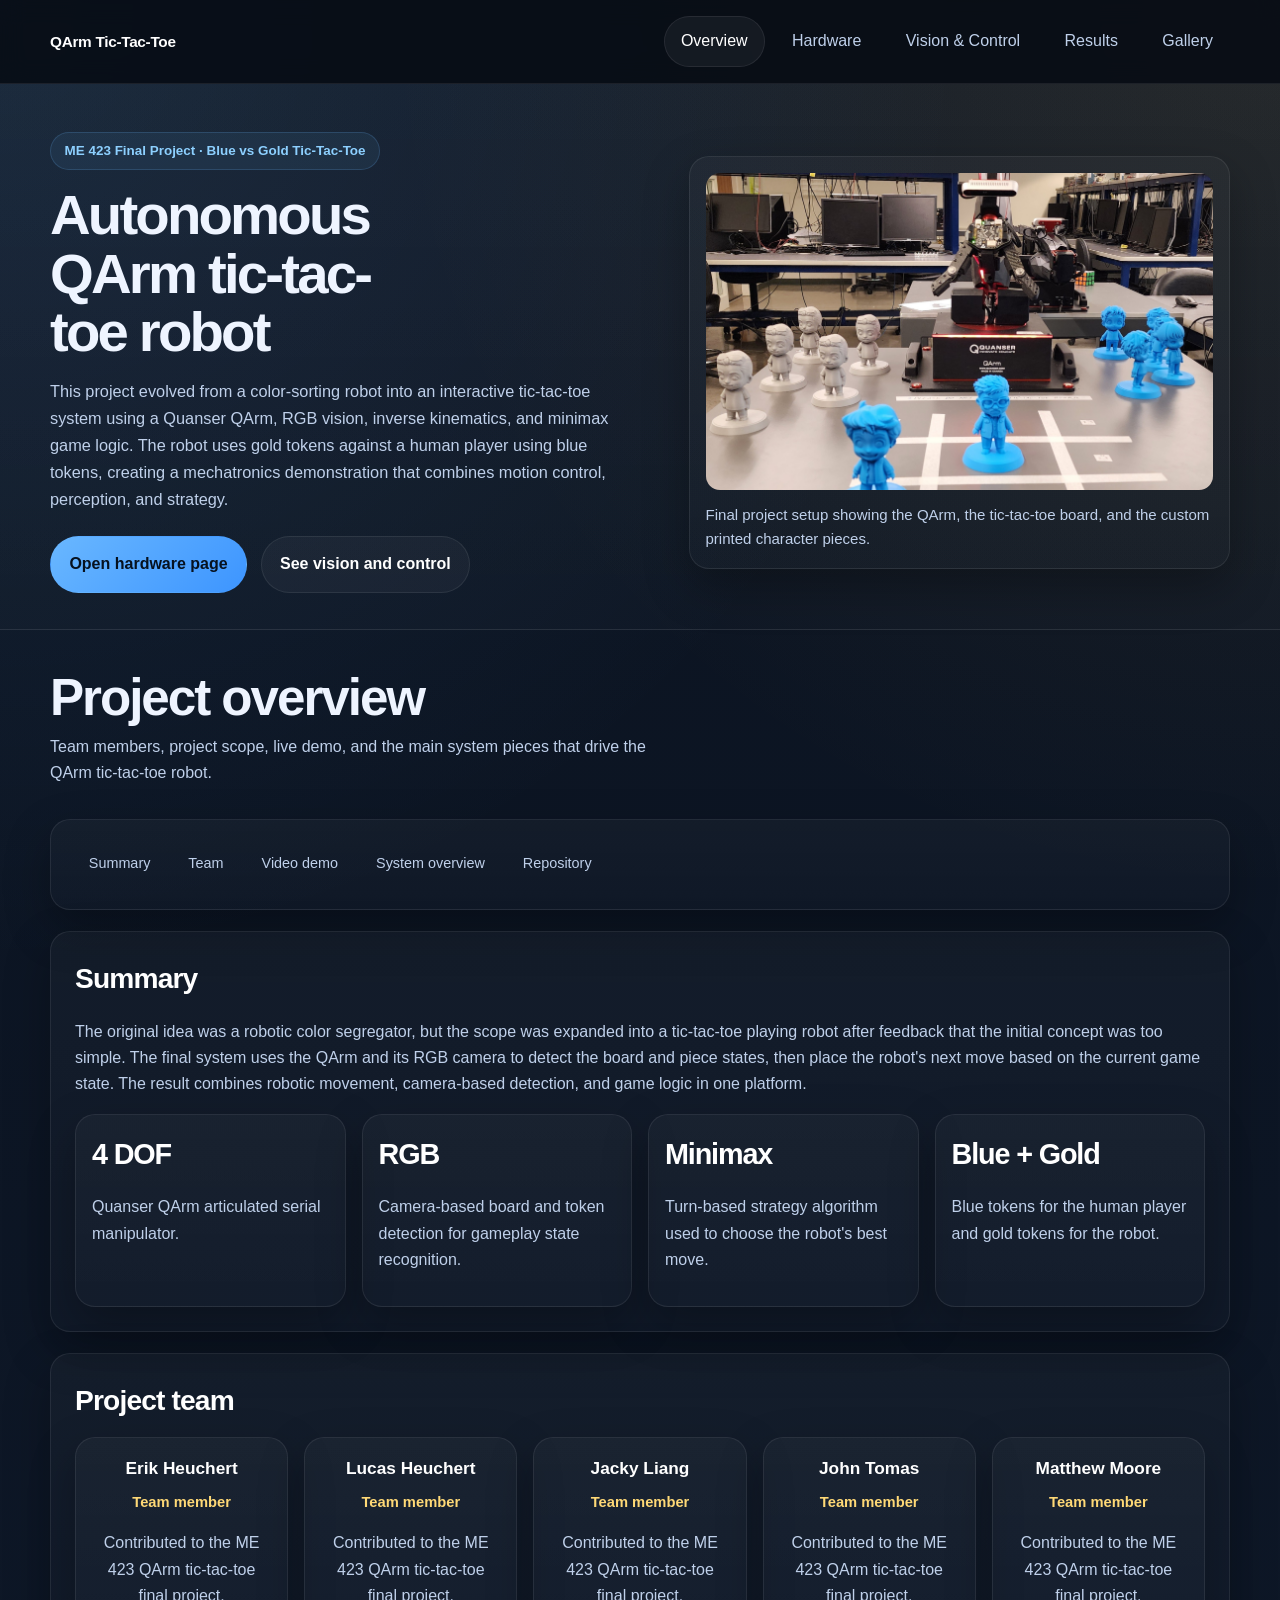
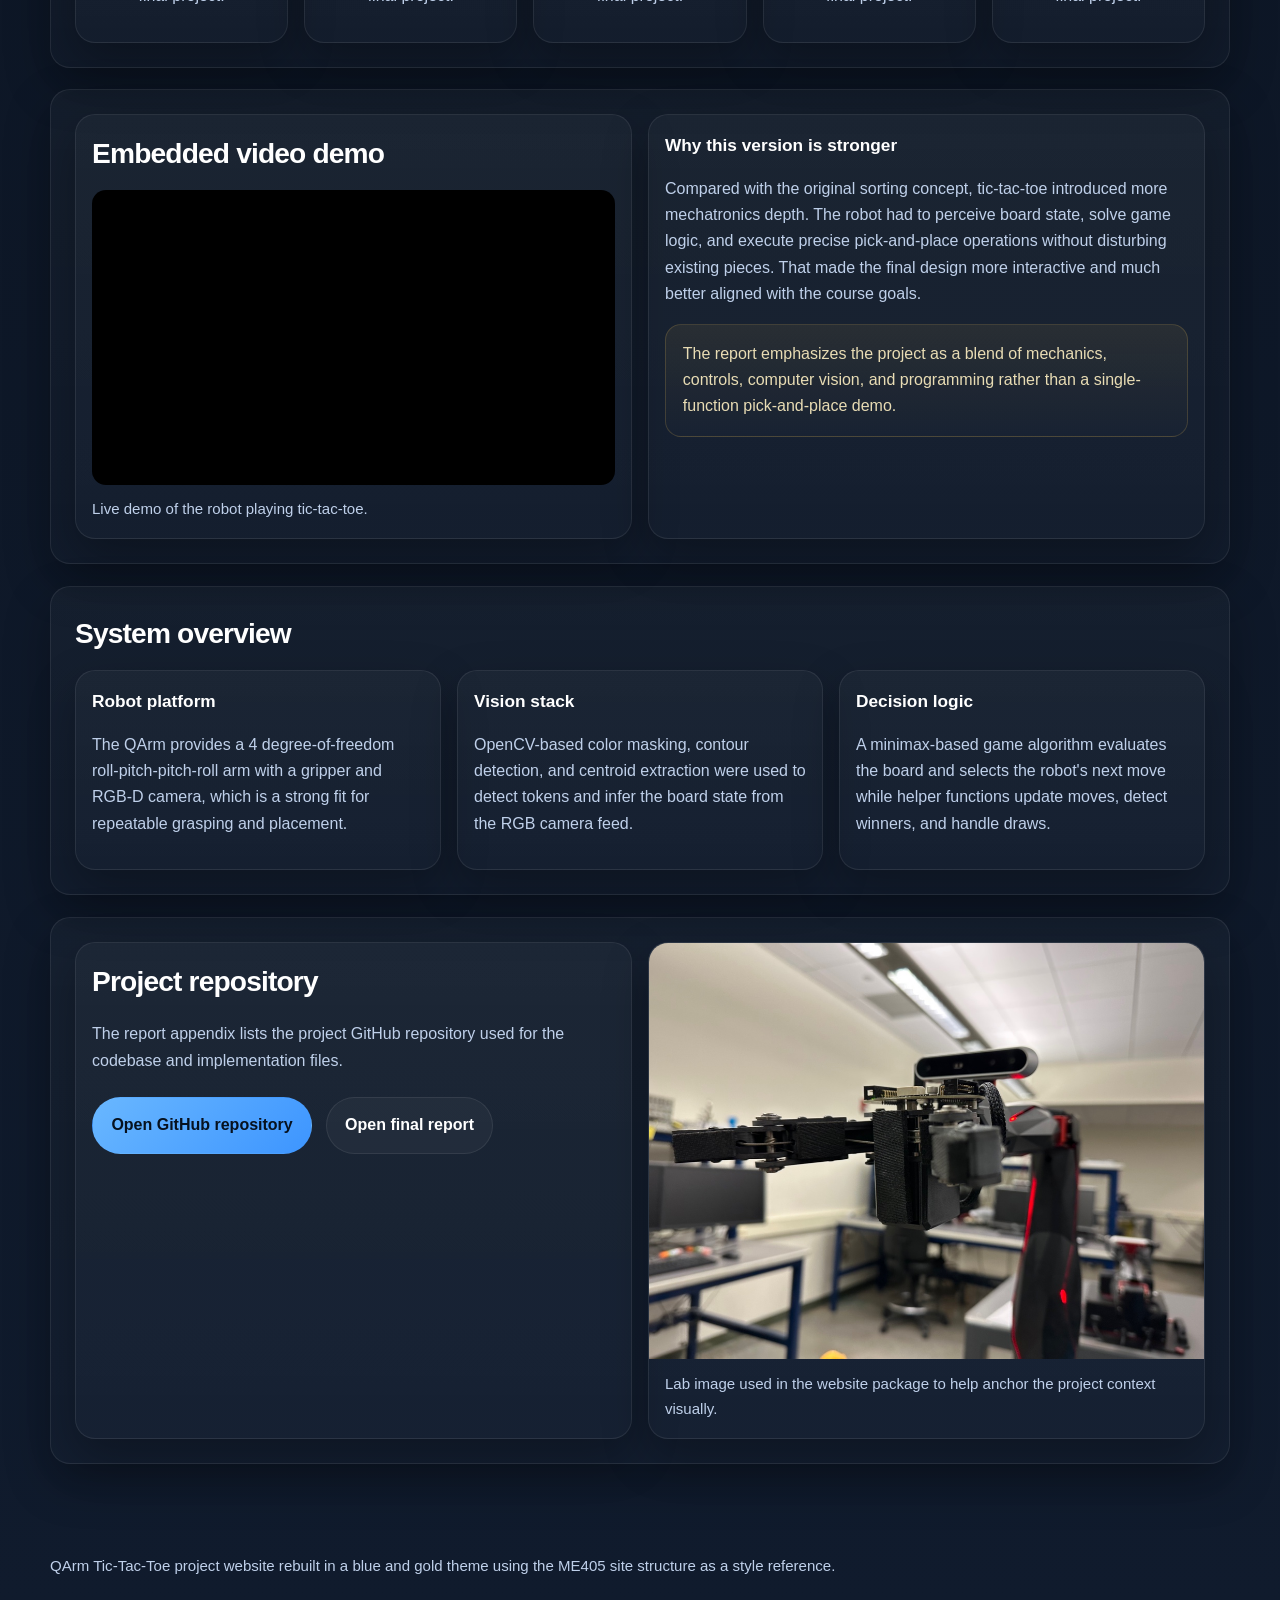
==== index.html @ 1fa04c18 "Add files via upload" ====
<!DOCTYPE html>
<html lang="en">
<head>
  <meta charset="UTF-8" />
  <meta name="viewport" content="width=device-width, initial-scale=1.0" />
  <title>QArm Tic-Tac-Toe | Overview</title>
  <link rel="stylesheet" href="style.css" />
</head>
<body>
  <header class="site-header">
    <div class="nav-wrap">
      <a class="brand" href="index.html">QArm Tic-Tac-Toe</a>
      <nav aria-label="Main navigation">
        <ul>
          <li><a class="active" href="index.html">Overview</a></li>
          <li><a href="hardware.html">Hardware</a></li>
          <li><a href="vision-control.html">Vision & Control</a></li>
          <li><a href="results.html">Results</a></li>
          <li><a href="gallery.html">Gallery</a></li>
        </ul>
      </nav>
    </div>
  </header>

  <div class="hero-wrap">
    <section class="hero">
      <div class="hero-copy">
        <div class="kicker">ME 423 Final Project · Blue vs Gold Tic-Tac-Toe</div>
        <h1>Autonomous QArm tic-tac-toe robot</h1>
        <p>
          This project evolved from a color-sorting robot into an interactive tic-tac-toe system using a Quanser QArm, RGB vision, inverse kinematics, and minimax game logic. The robot uses gold tokens against a human player using blue tokens, creating a mechatronics demonstration that combines motion control, perception, and strategy.
        </p>
        <div class="button-row">
          <a class="button primary" href="hardware.html">Open hardware page</a>
          <a class="button secondary" href="vision-control.html">See vision and control</a>
        </div>
      </div>
      <div class="hero-card">
        <img src="assets/qarm-team-board.jpg" alt="QArm tic-tac-toe setup with blue and white character tokens on the board" />
        <div class="hero-caption">Final project setup showing the QArm, the tic-tac-toe board, and the custom printed character pieces.</div>
      </div>
    </section>
  </div>

  <div class="page-intro">
    <h1>Project overview</h1>
    <p>Team members, project scope, live demo, and the main system pieces that drive the QArm tic-tac-toe robot.</p>
  </div>

  <main class="page-wrap">
    <nav class="local-nav section" aria-label="Page sections">
      <div class="inner">
        <a href="#summary">Summary</a>
        <a href="#team">Team</a>
        <a href="#demo">Video demo</a>
        <a href="#system">System overview</a>
        <a href="#repo">Repository</a>
      </div>
    </nav>

    <section class="section" id="summary">
      <h2>Summary</h2>
      <p>
        The original idea was a robotic color segregator, but the scope was expanded into a tic-tac-toe playing robot after feedback that the initial concept was too simple. The final system uses the QArm and its RGB camera to detect the board and piece states, then place the robot's next move based on the current game state. The result combines robotic movement, camera-based detection, and game logic in one platform.
      </p>
      <div class="quick-grid" style="margin-top: 1rem;">
        <div class="quick-card"><div class="quick-value">4 DOF</div><p>Quanser QArm articulated serial manipulator.</p></div>
        <div class="quick-card"><div class="quick-value">RGB</div><p>Camera-based board and token detection for gameplay state recognition.</p></div>
        <div class="quick-card"><div class="quick-value">Minimax</div><p>Turn-based strategy algorithm used to choose the robot's best move.</p></div>
        <div class="quick-card"><div class="quick-value">Blue + Gold</div><p>Blue tokens for the human player and gold tokens for the robot.</p></div>
      </div>
    </section>

    <section class="section" id="team">
      <h2>Project team</h2>
      <div class="team-grid">
        <div class="team-card"><h3>Erik Heuchert</h3><div class="team-role">Team member</div><p>Contributed to the ME 423 QArm tic-tac-toe final project.</p></div>
        <div class="team-card"><h3>Lucas Heuchert</h3><div class="team-role">Team member</div><p>Contributed to the ME 423 QArm tic-tac-toe final project.</p></div>
        <div class="team-card"><h3>Jacky Liang</h3><div class="team-role">Team member</div><p>Contributed to the ME 423 QArm tic-tac-toe final project.</p></div>
        <div class="team-card"><h3>John Tomas</h3><div class="team-role">Team member</div><p>Contributed to the ME 423 QArm tic-tac-toe final project.</p></div>
        <div class="team-card"><h3>Matthew Moore</h3><div class="team-role">Team member</div><p>Contributed to the ME 423 QArm tic-tac-toe final project.</p></div>
      </div>
    </section>

    <section class="section grid-2" id="demo">
      <div class="video-card">
        <h2>Embedded video demo</h2>
        <div class="video-embed">
          <iframe src="https://www.youtube.com/embed/aXK9kby8WMA" title="QArm Tic-Tac-Toe demo video" allow="accelerometer; autoplay; clipboard-write; encrypted-media; gyroscope; picture-in-picture; web-share" allowfullscreen></iframe>
        </div>
        <div class="hero-caption">Live demo of the robot playing tic-tac-toe.</div>
      </div>
      <div class="card">
        <h3>Why this version is stronger</h3>
        <p>
          Compared with the original sorting concept, tic-tac-toe introduced more mechatronics depth. The robot had to perceive board state, solve game logic, and execute precise pick-and-place operations without disturbing existing pieces. That made the final design more interactive and much better aligned with the course goals.
        </p>
        <div class="callout">
          <p>The report emphasizes the project as a blend of mechanics, controls, computer vision, and programming rather than a single-function pick-and-place demo.</p>
        </div>
      </div>
    </section>

    <section class="section" id="system">
      <h2>System overview</h2>
      <div class="grid-3">
        <div class="card">
          <h3>Robot platform</h3>
          <p>The QArm provides a 4 degree-of-freedom roll-pitch-pitch-roll arm with a gripper and RGB-D camera, which is a strong fit for repeatable grasping and placement.</p>
        </div>
        <div class="card">
          <h3>Vision stack</h3>
          <p>OpenCV-based color masking, contour detection, and centroid extraction were used to detect tokens and infer the board state from the RGB camera feed.</p>
        </div>
        <div class="card">
          <h3>Decision logic</h3>
          <p>A minimax-based game algorithm evaluates the board and selects the robot's next move while helper functions update moves, detect winners, and handle draws.</p>
        </div>
      </div>
    </section>

    <section class="section grid-2" id="repo">
      <div class="card">
        <h2>Project repository</h2>
        <p>The report appendix lists the project GitHub repository used for the codebase and implementation files.</p>
        <div class="button-row">
          <a class="button primary" href="https://github.com/mattthewmoore/tictactoe_QARM.git" target="_blank" rel="noopener noreferrer">Open GitHub repository</a>
          <a class="button secondary" href="Actual_Final_Report.docx">Open final report</a>
        </div>
      </div>
      <div class="figure">
        <img src="assets/qarm-side-camera.jpg" alt="QArm side view and lab setup" />
        <div class="caption">Lab image used in the website package to help anchor the project context visually.</div>
      </div>
    </section>
  </main>

  <footer>
    <div class="footer-inner">QArm Tic-Tac-Toe project website rebuilt in a blue and gold theme using the ME405 site structure as a style reference.</div>
  </footer>
</body>
</html>
---- style.css ----
:root {
  --bg: #0b1320;
  --bg-2: #101b2d;
  --panel: #111d31;
  --panel-2: #172742;
  --text: #eef4ff;
  --muted: #bfd0ea;
  --line: rgba(255,255,255,0.08);
  --blue: #69b7ff;
  --blue-2: #8dd0ff;
  --gold: #f0c457;
  --gold-2: #ffd976;
  --max: 1180px;
  --shadow: 0 18px 46px rgba(0,0,0,0.28);
  --radius: 20px;
}
* { box-sizing: border-box; }
html { scroll-behavior: smooth; }
body {
  margin: 0;
  font-family: Arial, Helvetica, sans-serif;
  color: var(--text);
  background:
    radial-gradient(circle at top left, rgba(105,183,255,0.11), transparent 28%),
    radial-gradient(circle at top right, rgba(240,196,87,0.09), transparent 26%),
    linear-gradient(180deg, var(--bg), var(--bg-2));
  line-height: 1.65;
}
a { color: var(--blue-2); text-decoration: none; }
a:hover { text-decoration: underline; }
img { display: block; max-width: 100%; }
.site-header {
  position: sticky;
  top: 0;
  z-index: 100;
  backdrop-filter: blur(12px);
  background: rgba(8, 12, 20, 0.86);
  border-bottom: 1px solid var(--line);
}
.nav-wrap,
.hero,
.page-intro,
.page-wrap,
.footer-inner {
  width: min(var(--max), calc(100% - 2rem));
  margin: 0 auto;
}
.nav-wrap {
  display: flex;
  align-items: center;
  justify-content: space-between;
  gap: 1rem;
  padding: 1rem 0;
}
.brand {
  color: white;
  font-weight: 700;
  font-size: 0.96rem;
  letter-spacing: -0.02em;
  white-space: nowrap;
}
nav ul {
  list-style: none;
  margin: 0;
  padding: 0;
  display: flex;
  flex-wrap: wrap;
  gap: 0.65rem;
}
nav a {
  display: inline-flex;
  align-items: center;
  justify-content: center;
  padding: 0.7rem 1rem;
  border-radius: 999px;
  color: var(--muted);
  border: 1px solid transparent;
  transition: 0.2s ease;
}
nav a.active,
nav a:hover {
  color: white;
  background: rgba(255,255,255,0.05);
  border-color: var(--line);
  text-decoration: none;
}
.hero-wrap {
  border-bottom: 1px solid var(--line);
  background: linear-gradient(180deg, rgba(255,255,255,0.03), rgba(255,255,255,0.01));
}
.hero {
  display: grid;
  grid-template-columns: 1.05fr 0.95fr;
  gap: 2.5rem;
  align-items: center;
  padding: 3rem 0 2.25rem;
}
.kicker {
  display: inline-flex;
  padding: 0.45rem 0.85rem;
  border-radius: 999px;
  background: rgba(105,183,255,0.08);
  border: 1px solid rgba(105,183,255,0.18);
  color: var(--blue-2);
  font-size: 0.84rem;
  font-weight: 700;
  margin-bottom: 1rem;
}
.hero-copy h1 {
  margin: 0 0 1rem;
  font-size: clamp(2.2rem, 4.4vw, 4.1rem);
  line-height: 1.04;
  letter-spacing: -0.05em;
  max-width: 10.5ch;
}
.hero-copy p {
  margin: 0;
  color: var(--muted);
  font-size: 1.02rem;
  max-width: 62ch;
}
.button-row {
  display: flex;
  flex-wrap: wrap;
  gap: 0.85rem;
  margin-top: 1.45rem;
}
.button {
  display: inline-flex;
  align-items: center;
  justify-content: center;
  padding: 0.9rem 1.15rem;
  border-radius: 999px;
  border: 1px solid transparent;
  font-weight: 700;
  transition: transform 0.2s ease, filter 0.2s ease;
}
.button:hover { transform: translateY(-1px); text-decoration: none; }
.button.primary {
  background: linear-gradient(135deg, var(--blue), #3d95ff);
  color: #06111f;
}
.button.secondary {
  background: rgba(255,255,255,0.04);
  color: white;
  border-color: var(--line);
}
.hero-card,
.section,
.card,
.figure,
.video-card,
.team-card,
.quick-card {
  background: linear-gradient(180deg, rgba(255,255,255,0.03), rgba(255,255,255,0.015));
  border: 1px solid var(--line);
  border-radius: var(--radius);
  box-shadow: var(--shadow);
}
.hero-card { padding: 1rem; }
.hero-card img { border-radius: 14px; aspect-ratio: 16/10; object-fit: cover; width: 100%; }
.hero-caption { margin-top: 0.8rem; color: var(--muted); font-size: 0.94rem; }
.page-intro {
  padding: 2.6rem 0 0.75rem;
}
.page-intro h1 {
  margin: 0 0 0.5rem;
  font-size: clamp(2.1rem, 4vw, 3.4rem);
  letter-spacing: -0.04em;
  line-height: 1.06;
}
.page-intro p {
  margin: 0;
  color: var(--muted);
  max-width: 72ch;
}
.local-nav {
  margin-top: 1.25rem;
  margin-bottom: 1.4rem;
  padding: 0.75rem;
  overflow-x: auto;
}
.local-nav .inner {
  display: flex;
  gap: 0.65rem;
  min-width: max-content;
}
.local-nav a {
  display: inline-flex;
  padding: 0.48rem 0.8rem;
  border-radius: 999px;
  border: 1px solid transparent;
  color: var(--muted);
  font-size: 0.9rem;
}
.local-nav a:hover {
  color: white;
  border-color: var(--line);
  background: rgba(255,255,255,0.04);
  text-decoration: none;
}
.page-wrap { padding-bottom: 3rem; }
.section {
  padding: 1.5rem;
  margin-bottom: 1.35rem;
  scroll-margin-top: 7rem;
}
.section h2,
.card h3,
.quick-card h3,
.team-card h3 { color: white; }
.section h2 {
  margin: 0 0 0.8rem;
  font-size: clamp(1.6rem, 2.2vw, 2.25rem);
  letter-spacing: -0.03em;
}
.section h3 { margin: 0 0 0.45rem; font-size: 1.08rem; }
.section p,
.section li,
.card p,
.team-card p,
.quick-card p,
.caption,
.table-wrap td,
.table-wrap th { color: var(--muted); }
.section ul { padding-left: 1.2rem; margin: 0; }
.grid-2,
.grid-3,
.team-grid,
.quick-grid,
.gallery-grid { display: grid; gap: 1rem; }
.grid-2 { grid-template-columns: repeat(2, minmax(0, 1fr)); }
.grid-3 { grid-template-columns: repeat(3, minmax(0, 1fr)); }
.team-grid { grid-template-columns: repeat(5, minmax(0, 1fr)); }
.quick-grid { grid-template-columns: repeat(4, minmax(0, 1fr)); }
.gallery-grid { grid-template-columns: repeat(2, minmax(0, 1fr)); }
.card,
.team-card,
.quick-card { padding: 1rem; }
.quick-value {
  font-size: 1.8rem;
  font-weight: 800;
  color: white;
  letter-spacing: -0.04em;
  margin-bottom: 0.35rem;
}
.figure { overflow: hidden; }
.figure img { width: 100%; height: auto; }
.figure .caption { padding: 0.85rem 1rem 1rem; font-size: 0.94rem; }
.callout {
  margin-top: 0.9rem;
  padding: 1rem 1.05rem;
  border-radius: 16px;
  border: 1px solid rgba(240,196,87,0.18);
  background: linear-gradient(180deg, rgba(240,196,87,0.08), rgba(255,255,255,0.01));
}
.callout p { margin: 0; color: #e8dcb4; }
.table-wrap {
  overflow-x: auto;
  border: 1px solid var(--line);
  border-radius: 16px;
}
table {
  width: 100%;
  border-collapse: collapse;
  min-width: 580px;
}
th, td { padding: 0.85rem 0.95rem; text-align: left; border-bottom: 1px solid var(--line); }
th { color: var(--gold-2); background: rgba(255,255,255,0.02); font-weight: 700; }
tr:last-child td { border-bottom: 0; }
.video-card { padding: 1rem; }
.video-embed {
  position: relative;
  width: 100%;
  padding-top: 56.25%;
  border-radius: 14px;
  overflow: hidden;
  background: #000;
}
.video-embed iframe {
  position: absolute;
  inset: 0;
  width: 100%;
  height: 100%;
  border: 0;
}
.team-card {
  text-align: center;
}
.team-role {
  color: var(--gold-2);
  font-size: 0.92rem;
  font-weight: 700;
  margin-bottom: 0.45rem;
}
.footer-inner {
  padding: 1.3rem 0 2rem;
  color: var(--muted);
  font-size: 0.94rem;
}
@media (max-width: 1080px) {
  .team-grid { grid-template-columns: repeat(2, minmax(0, 1fr)); }
  .quick-grid { grid-template-columns: repeat(2, minmax(0, 1fr)); }
}
@media (max-width: 920px) {
  .hero,
  .grid-2,
  .grid-3,
  .gallery-grid { grid-template-columns: 1fr; }
  .hero-copy h1 { max-width: none; }
}
@media (max-width: 700px) {
  .nav-wrap { flex-direction: column; align-items: flex-start; }
  .team-grid,
  .quick-grid { grid-template-columns: 1fr; }
  .section { padding: 1.15rem; }
}
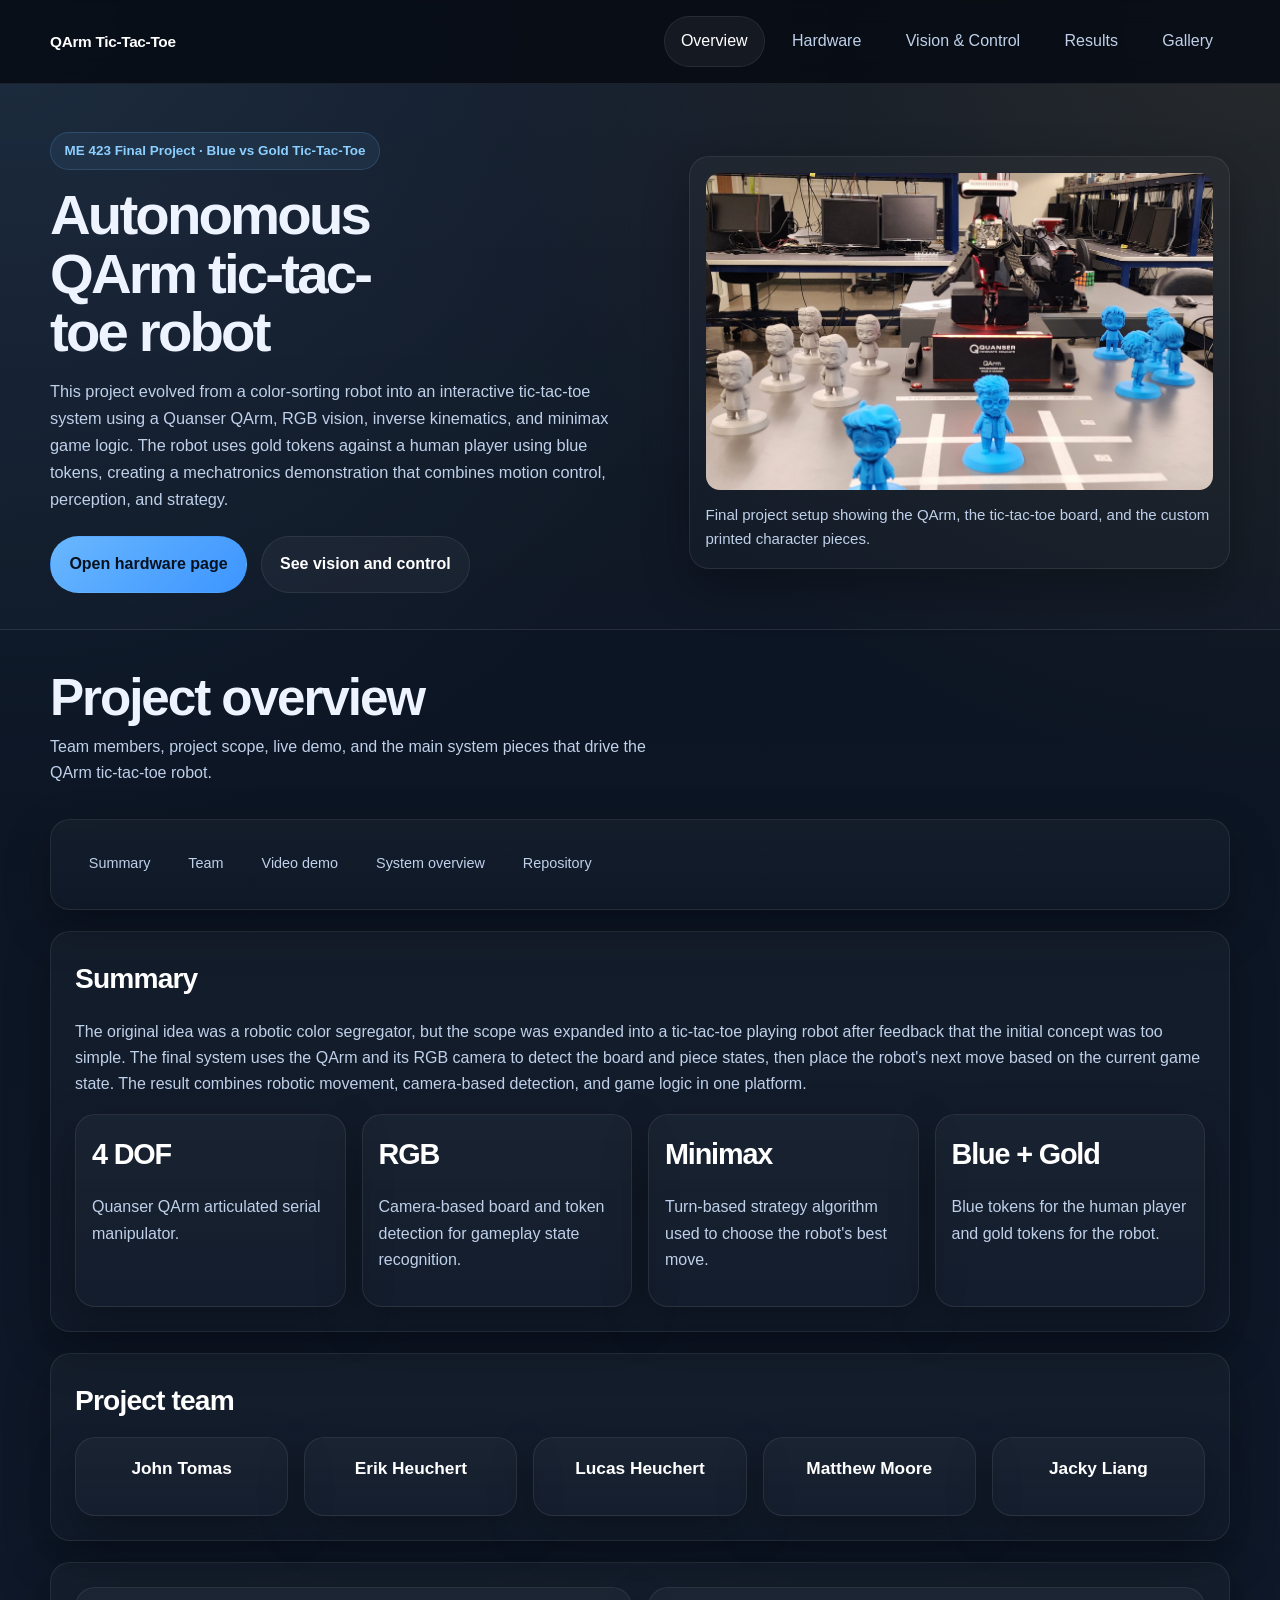
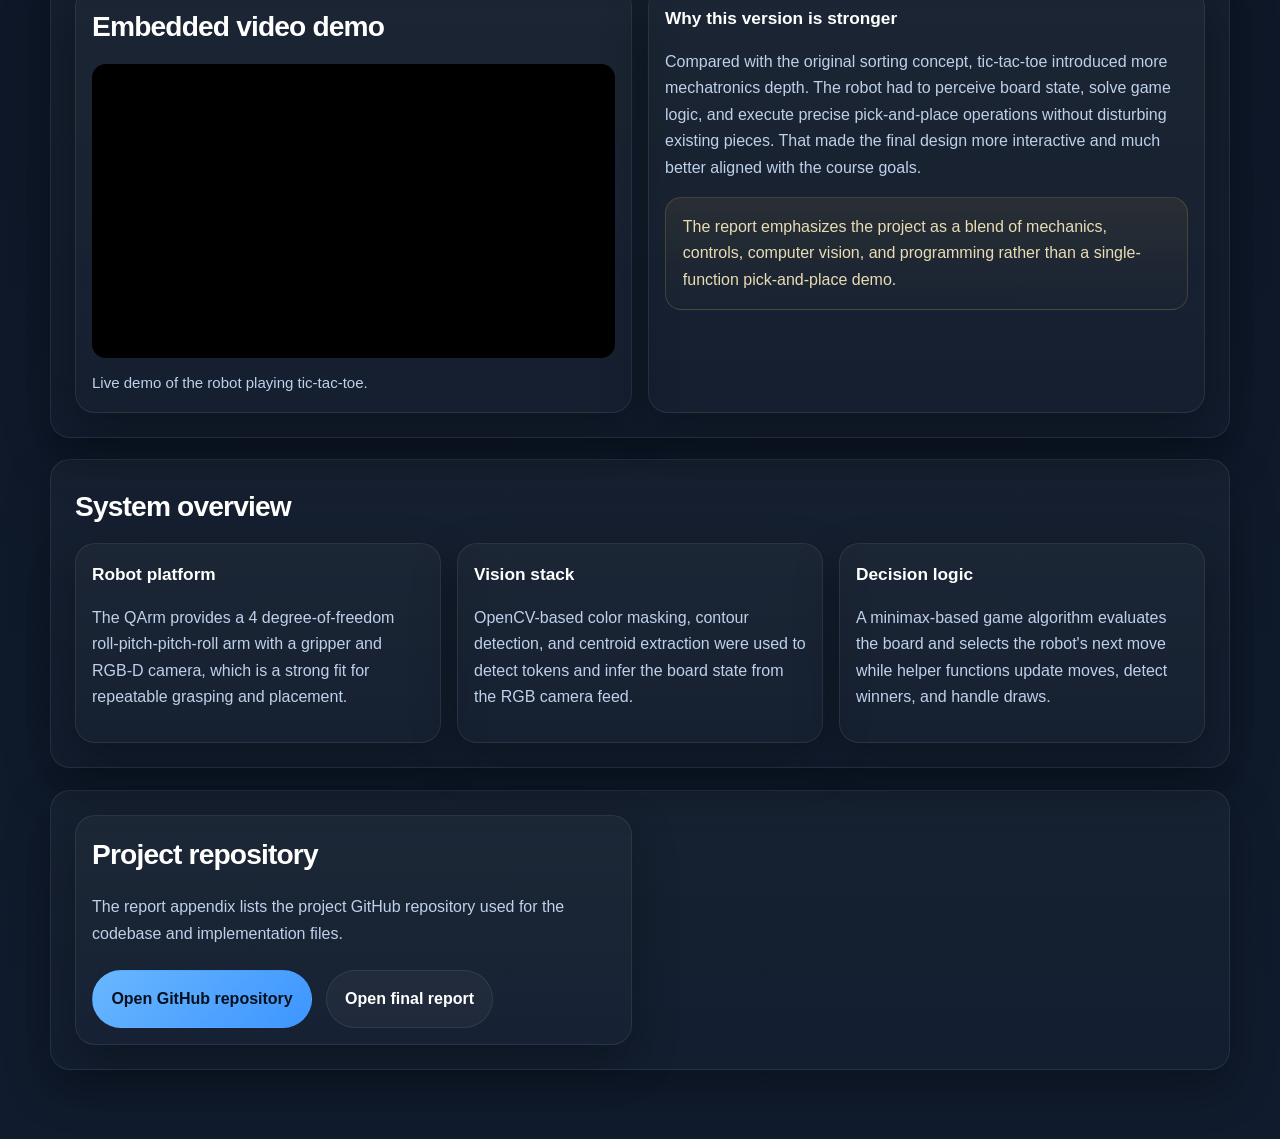
==== commit f6ee8b7b: "Update index.html" ====
--- a/index.html
+++ b/index.html
@@ -74,14 +74,14 @@
     <section class="section" id="team">
       <h2>Project team</h2>
       <div class="team-grid">
-        <div class="team-card"><h3>Erik Heuchert</h3><div class="team-role">Team member</div><p>Contributed to the ME 423 QArm tic-tac-toe final project.</p></div>
-        <div class="team-card"><h3>Lucas Heuchert</h3><div class="team-role">Team member</div><p>Contributed to the ME 423 QArm tic-tac-toe final project.</p></div>
-        <div class="team-card"><h3>Jacky Liang</h3><div class="team-role">Team member</div><p>Contributed to the ME 423 QArm tic-tac-toe final project.</p></div>
-        <div class="team-card"><h3>John Tomas</h3><div class="team-role">Team member</div><p>Contributed to the ME 423 QArm tic-tac-toe final project.</p></div>
-        <div class="team-card"><h3>Matthew Moore</h3><div class="team-role">Team member</div><p>Contributed to the ME 423 QArm tic-tac-toe final project.</p></div>
+        <div class="team-card"><h3>John Tomas</h3></p></div>
+        <div class="team-card"><h3>Erik Heuchert</h3></p></div>
+        <div class="team-card"><h3>Lucas Heuchert</h3></div>
+        <div class="team-card"><h3>Matthew Moore</h3></div>
+        <div class="team-card"><h3>Jacky Liang</h3></div>
       </div>
     </section>
-
+  
     <section class="section grid-2" id="demo">
       <div class="video-card">
         <h2>Embedded video demo</h2>
@@ -128,15 +128,8 @@
           <a class="button secondary" href="Actual_Final_Report.docx">Open final report</a>
         </div>
       </div>
-      <div class="figure">
-        <img src="assets/qarm-side-camera.jpg" alt="QArm side view and lab setup" />
-        <div class="caption">Lab image used in the website package to help anchor the project context visually.</div>
-      </div>
     </section>
   </main>
 
-  <footer>
-    <div class="footer-inner">QArm Tic-Tac-Toe project website rebuilt in a blue and gold theme using the ME405 site structure as a style reference.</div>
-  </footer>
 </body>
 </html>
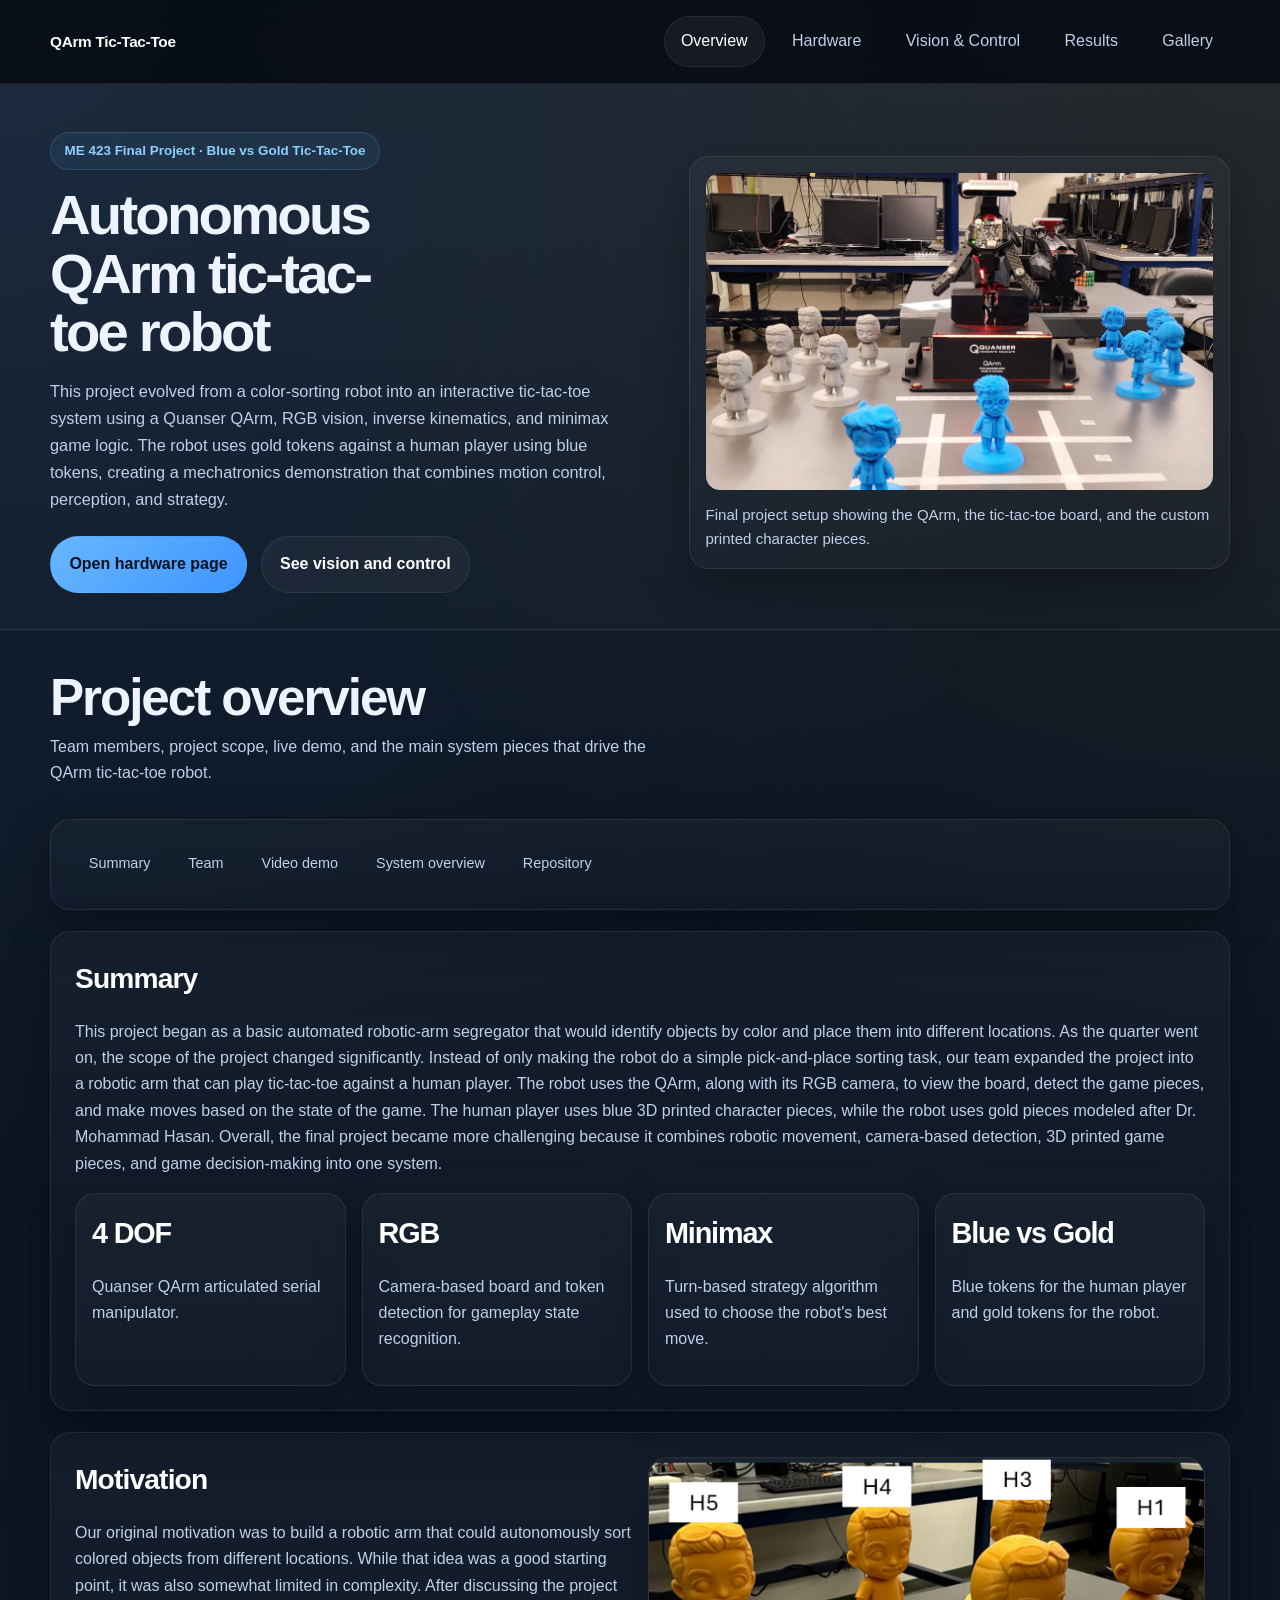
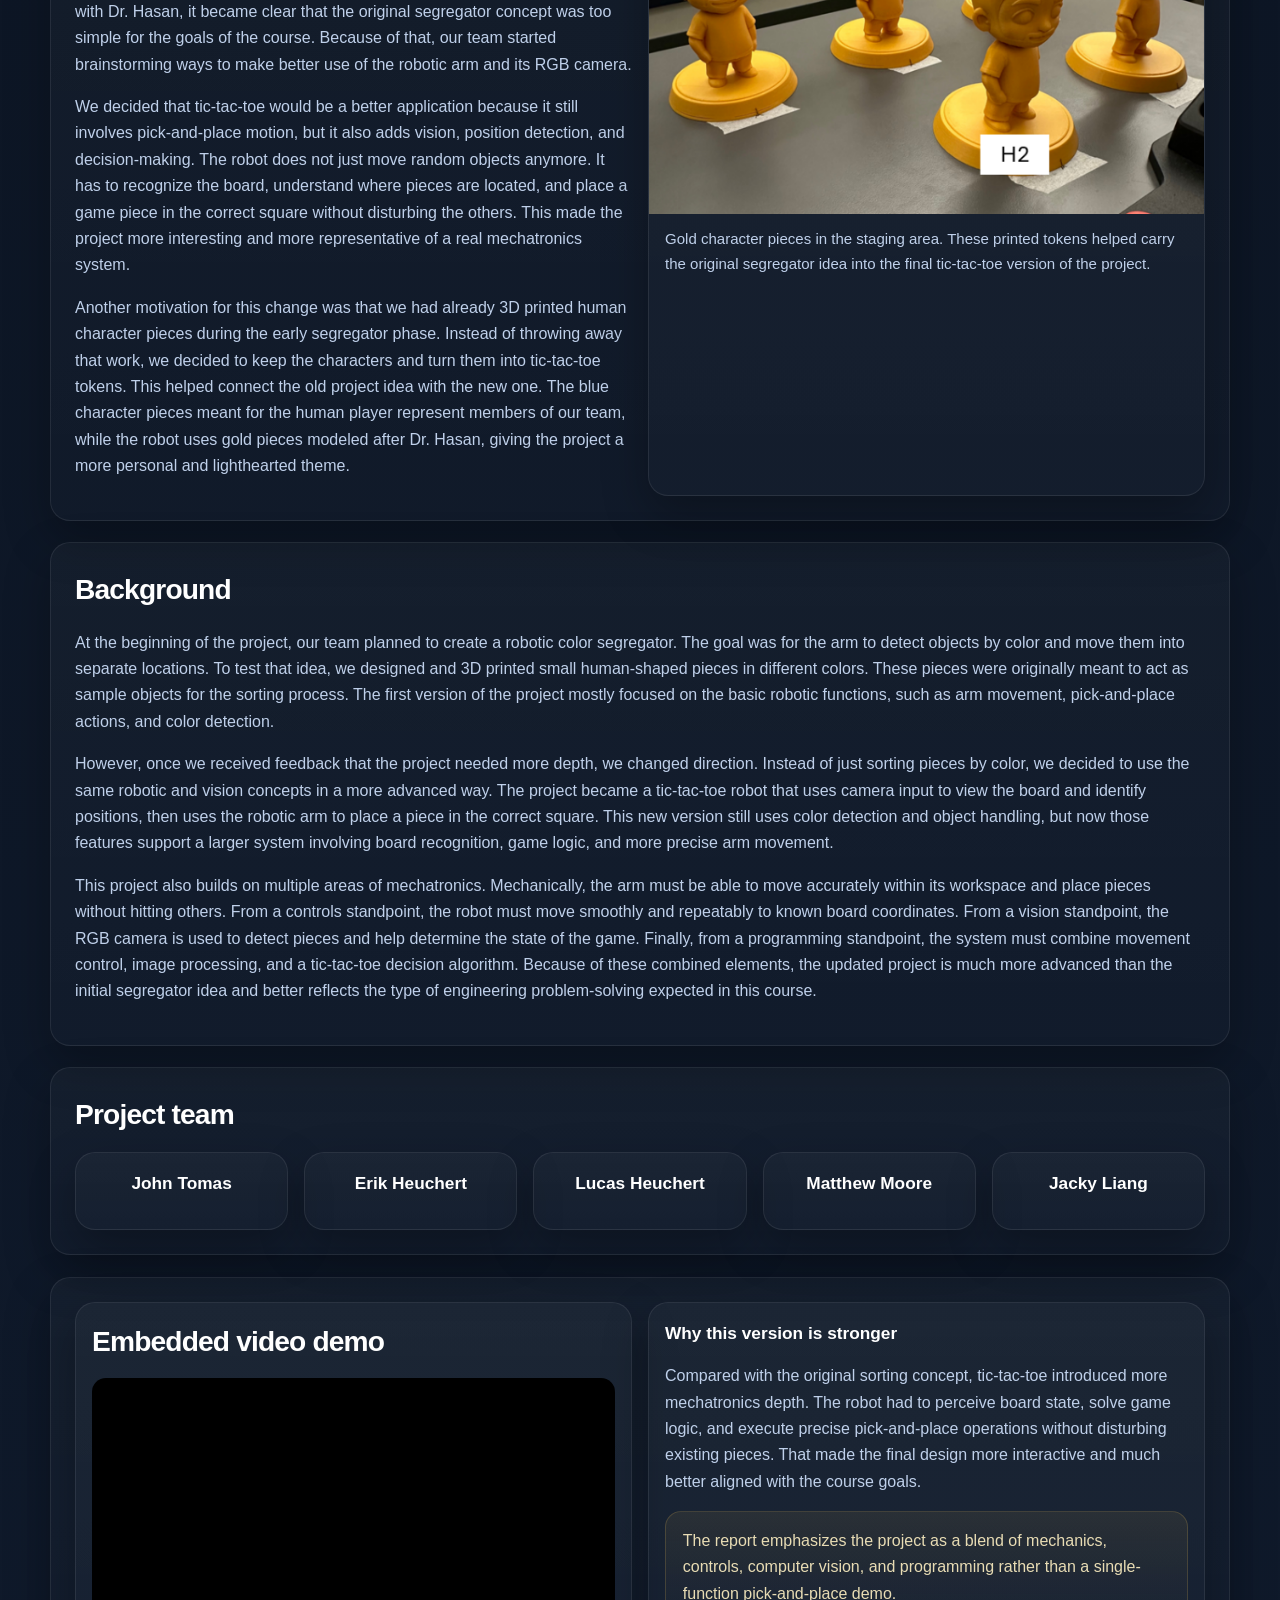
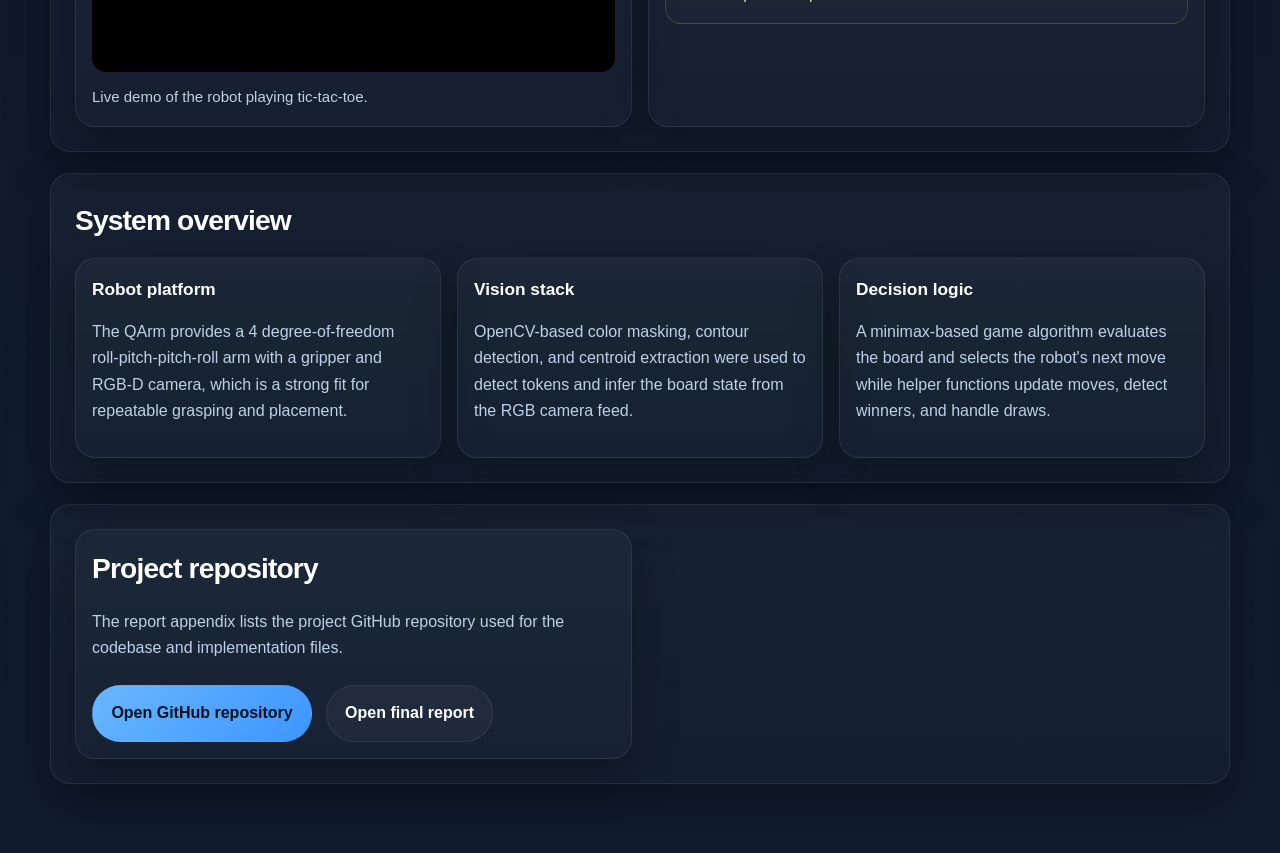
==== commit f506daa6: "Update index.html" ====
--- a/index.html
+++ b/index.html
@@ -36,7 +36,7 @@
         </div>
       </div>
       <div class="hero-card">
-        <img src="assets/qarm-team-board.jpg" alt="QArm tic-tac-toe setup with blue and white character tokens on the board" />
+        <img src="assets/qarm-team-board.jpg" alt="QArm tic-tac-toe setup with blue and gray character tokens on the board" />
         <div class="hero-caption">Final project setup showing the QArm, the tic-tac-toe board, and the custom printed character pieces.</div>
       </div>
     </section>
@@ -61,16 +61,49 @@
     <section class="section" id="summary">
       <h2>Summary</h2>
       <p>
-        The original idea was a robotic color segregator, but the scope was expanded into a tic-tac-toe playing robot after feedback that the initial concept was too simple. The final system uses the QArm and its RGB camera to detect the board and piece states, then place the robot's next move based on the current game state. The result combines robotic movement, camera-based detection, and game logic in one platform.
+        This project began as a basic automated robotic-arm segregator that would identify objects by color and place them into different locations. As the quarter went on, the scope of the project changed significantly. Instead of only making the robot do a simple pick-and-place sorting task, our team expanded the project into a robotic arm that can play tic-tac-toe against a human player. The robot uses the QArm, along with its RGB camera, to view the board, detect the game pieces, and make moves based on the state of the game. The human player uses blue 3D printed character pieces, while the robot uses gold pieces modeled after Dr. Mohammad Hasan. Overall, the final project became more challenging because it combines robotic movement, camera-based detection, 3D printed game pieces, and game decision-making into one system.
       </p>
       <div class="quick-grid" style="margin-top: 1rem;">
         <div class="quick-card"><div class="quick-value">4 DOF</div><p>Quanser QArm articulated serial manipulator.</p></div>
         <div class="quick-card"><div class="quick-value">RGB</div><p>Camera-based board and token detection for gameplay state recognition.</p></div>
         <div class="quick-card"><div class="quick-value">Minimax</div><p>Turn-based strategy algorithm used to choose the robot's best move.</p></div>
-        <div class="quick-card"><div class="quick-value">Blue + Gold</div><p>Blue tokens for the human player and gold tokens for the robot.</p></div>
+        <div class="quick-card"><div class="quick-value">Blue vs Gold</div><p>Blue tokens for the human player and gold tokens for the robot.</p></div>
       </div>
     </section>
 
+        <section class="section grid-2" id="motivation">
+      <div>
+        <h2>Motivation</h2>
+        <p>
+          Our original motivation was to build a robotic arm that could autonomously sort colored objects from different locations. While that idea was a good starting point, it was also somewhat limited in complexity. After discussing the project with Dr. Hasan, it became clear that the original segregator concept was too simple for the goals of the course. Because of that, our team started brainstorming ways to make better use of the robotic arm and its RGB camera.
+        </p>
+        <p>
+          We decided that tic-tac-toe would be a better application because it still involves pick-and-place motion, but it also adds vision, position detection, and decision-making. The robot does not just move random objects anymore. It has to recognize the board, understand where pieces are located, and place a game piece in the correct square without disturbing the others. This made the project more interesting and more representative of a real mechatronics system.
+        </p>
+        <p>
+          Another motivation for this change was that we had already 3D printed human character pieces during the early segregator phase. Instead of throwing away that work, we decided to keep the characters and turn them into tic-tac-toe tokens. This helped connect the old project idea with the new one. The blue character pieces meant for the human player represent members of our team, while the robot uses gold pieces modeled after Dr. Hasan, giving the project a more personal and lighthearted theme.
+        </p>
+      </div>
+      <div class="figure">
+        <img src="assets/staging-area.png" alt="Gold 3D printed character tokens labeled H1 through H5 in the staging area" />
+        <div class="caption">Gold character pieces in the staging area. These printed tokens helped carry the original segregator idea into the final tic-tac-toe version of the project.</div>
+      </div>
+    </section>
+
+    <section class="section" id="background">
+      <h2>Background</h2>
+      <p>
+        At the beginning of the project, our team planned to create a robotic color segregator. The goal was for the arm to detect objects by color and move them into separate locations. To test that idea, we designed and 3D printed small human-shaped pieces in different colors. These pieces were originally meant to act as sample objects for the sorting process. The first version of the project mostly focused on the basic robotic functions, such as arm movement, pick-and-place actions, and color detection.
+      </p>
+      <p>
+        However, once we received feedback that the project needed more depth, we changed direction. Instead of just sorting pieces by color, we decided to use the same robotic and vision concepts in a more advanced way. The project became a tic-tac-toe robot that uses camera input to view the board and identify positions, then uses the robotic arm to place a piece in the correct square. This new version still uses color detection and object handling, but now those features support a larger system involving board recognition, game logic, and more precise arm movement.
+      </p>
+      <p>
+        This project also builds on multiple areas of mechatronics. Mechanically, the arm must be able to move accurately within its workspace and place pieces without hitting others. From a controls standpoint, the robot must move smoothly and repeatably to known board coordinates. From a vision standpoint, the RGB camera is used to detect pieces and help determine the state of the game. Finally, from a programming standpoint, the system must combine movement control, image processing, and a tic-tac-toe decision algorithm. Because of these combined elements, the updated project is much more advanced than the initial segregator idea and better reflects the type of engineering problem-solving expected in this course.
+      </p>
+    </section>
+
+    
     <section class="section" id="team">
       <h2>Project team</h2>
       <div class="team-grid">
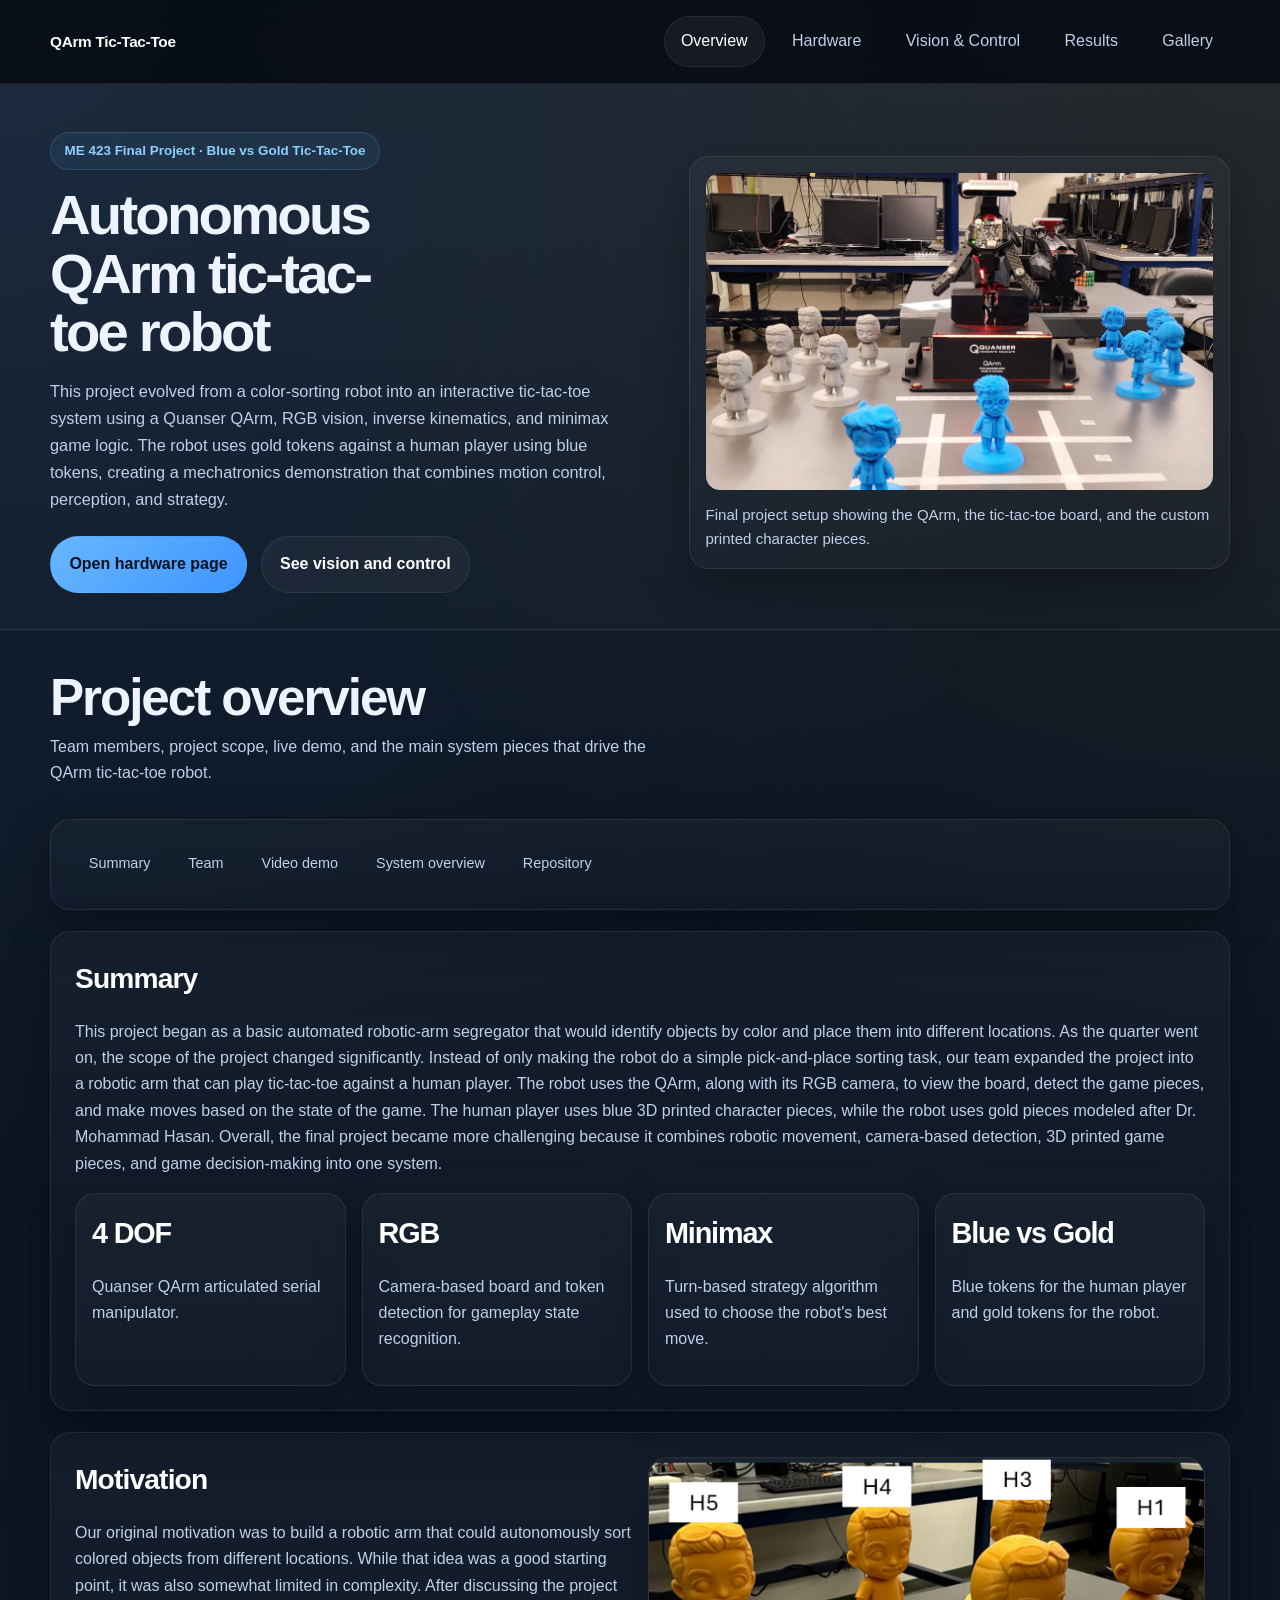
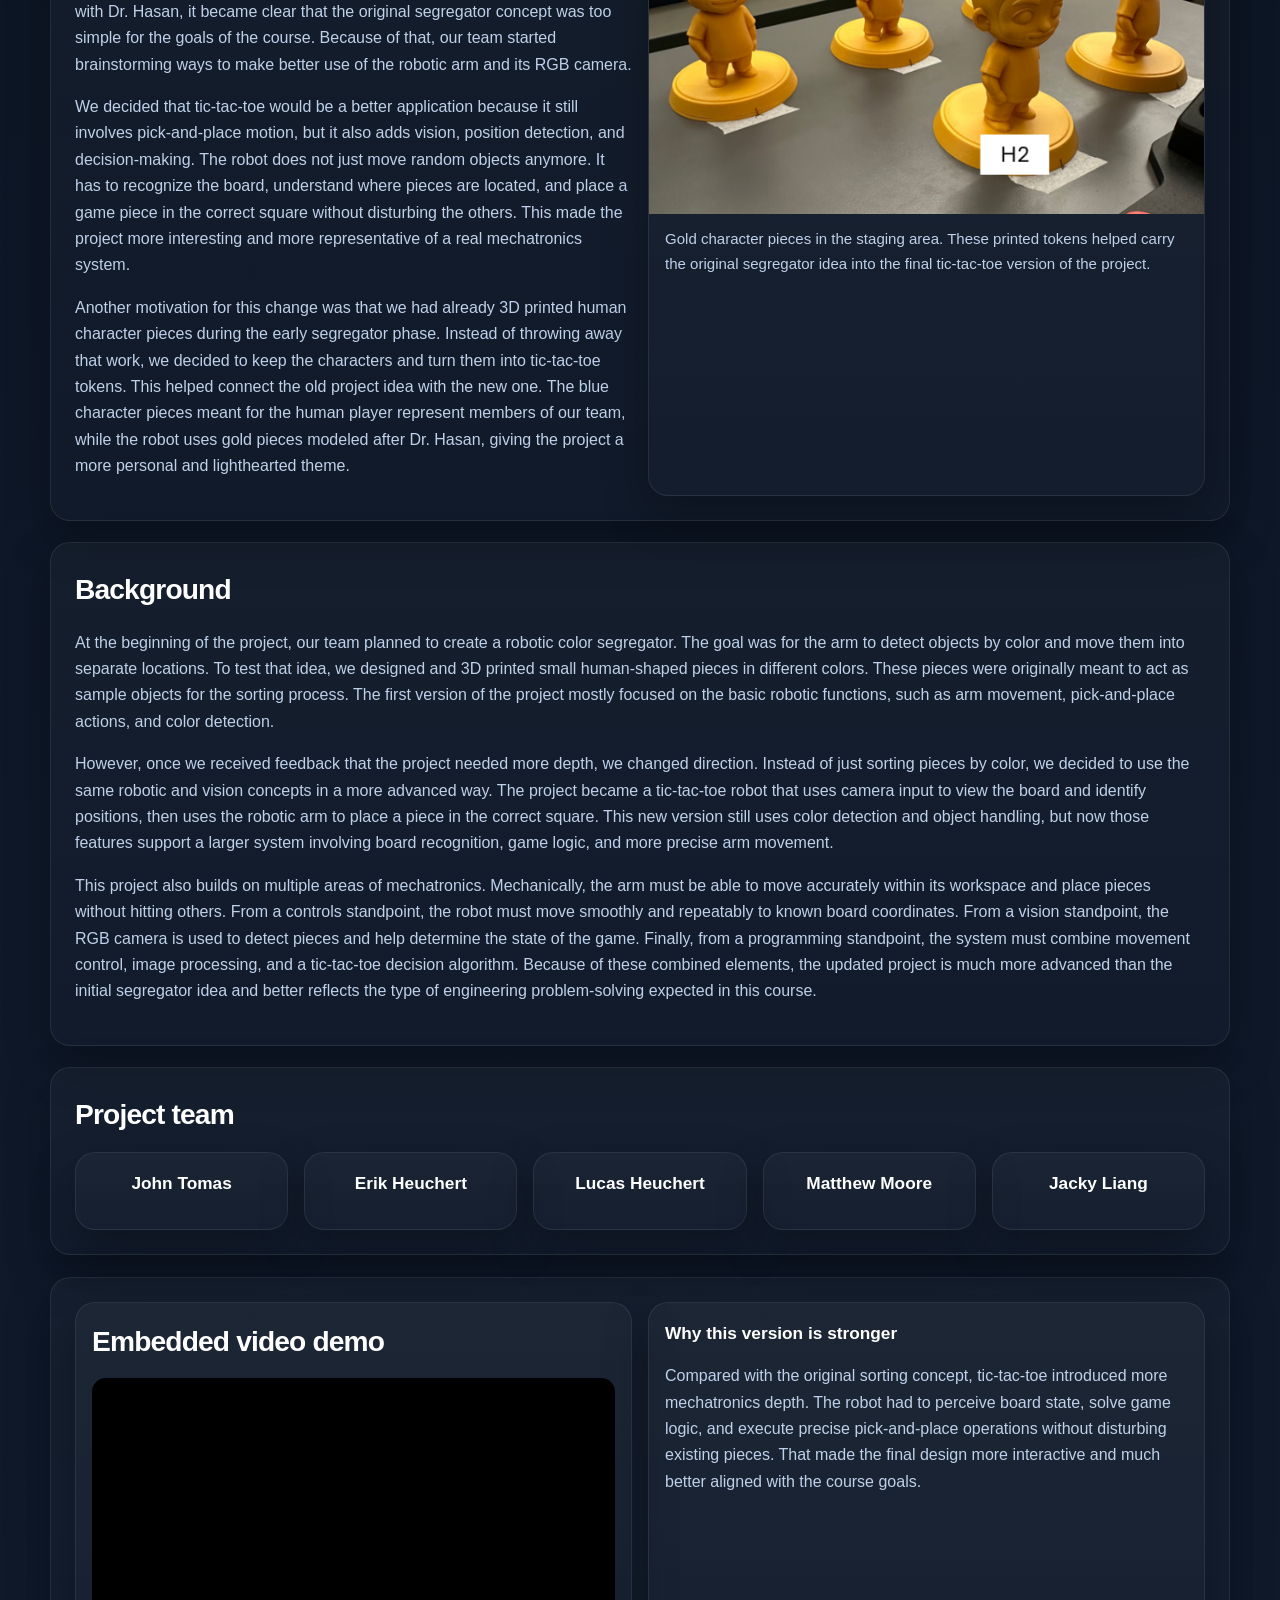
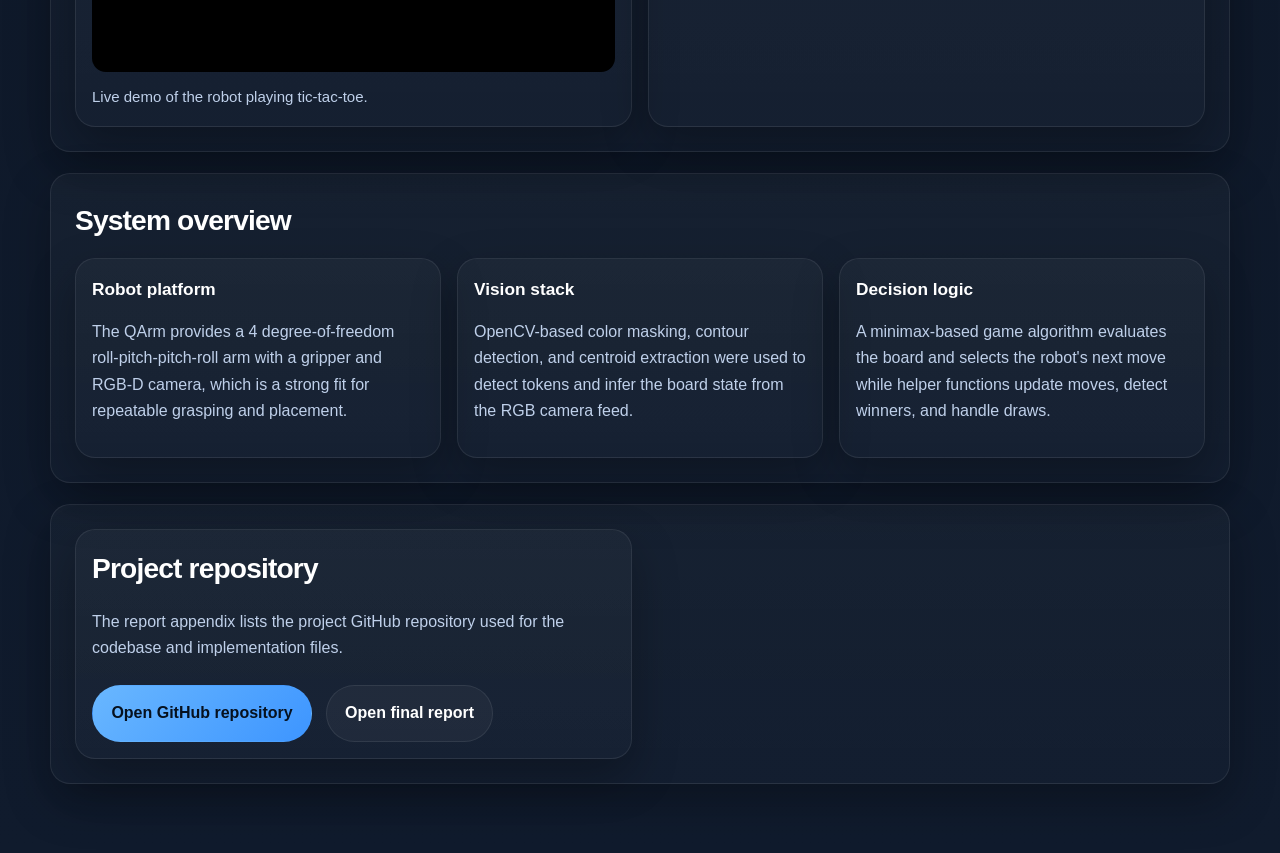
==== commit 72b5e9df: "Update index.html" ====
--- a/index.html
+++ b/index.html
@@ -128,9 +128,6 @@
         <p>
           Compared with the original sorting concept, tic-tac-toe introduced more mechatronics depth. The robot had to perceive board state, solve game logic, and execute precise pick-and-place operations without disturbing existing pieces. That made the final design more interactive and much better aligned with the course goals.
         </p>
-        <div class="callout">
-          <p>The report emphasizes the project as a blend of mechanics, controls, computer vision, and programming rather than a single-function pick-and-place demo.</p>
-        </div>
       </div>
     </section>
 
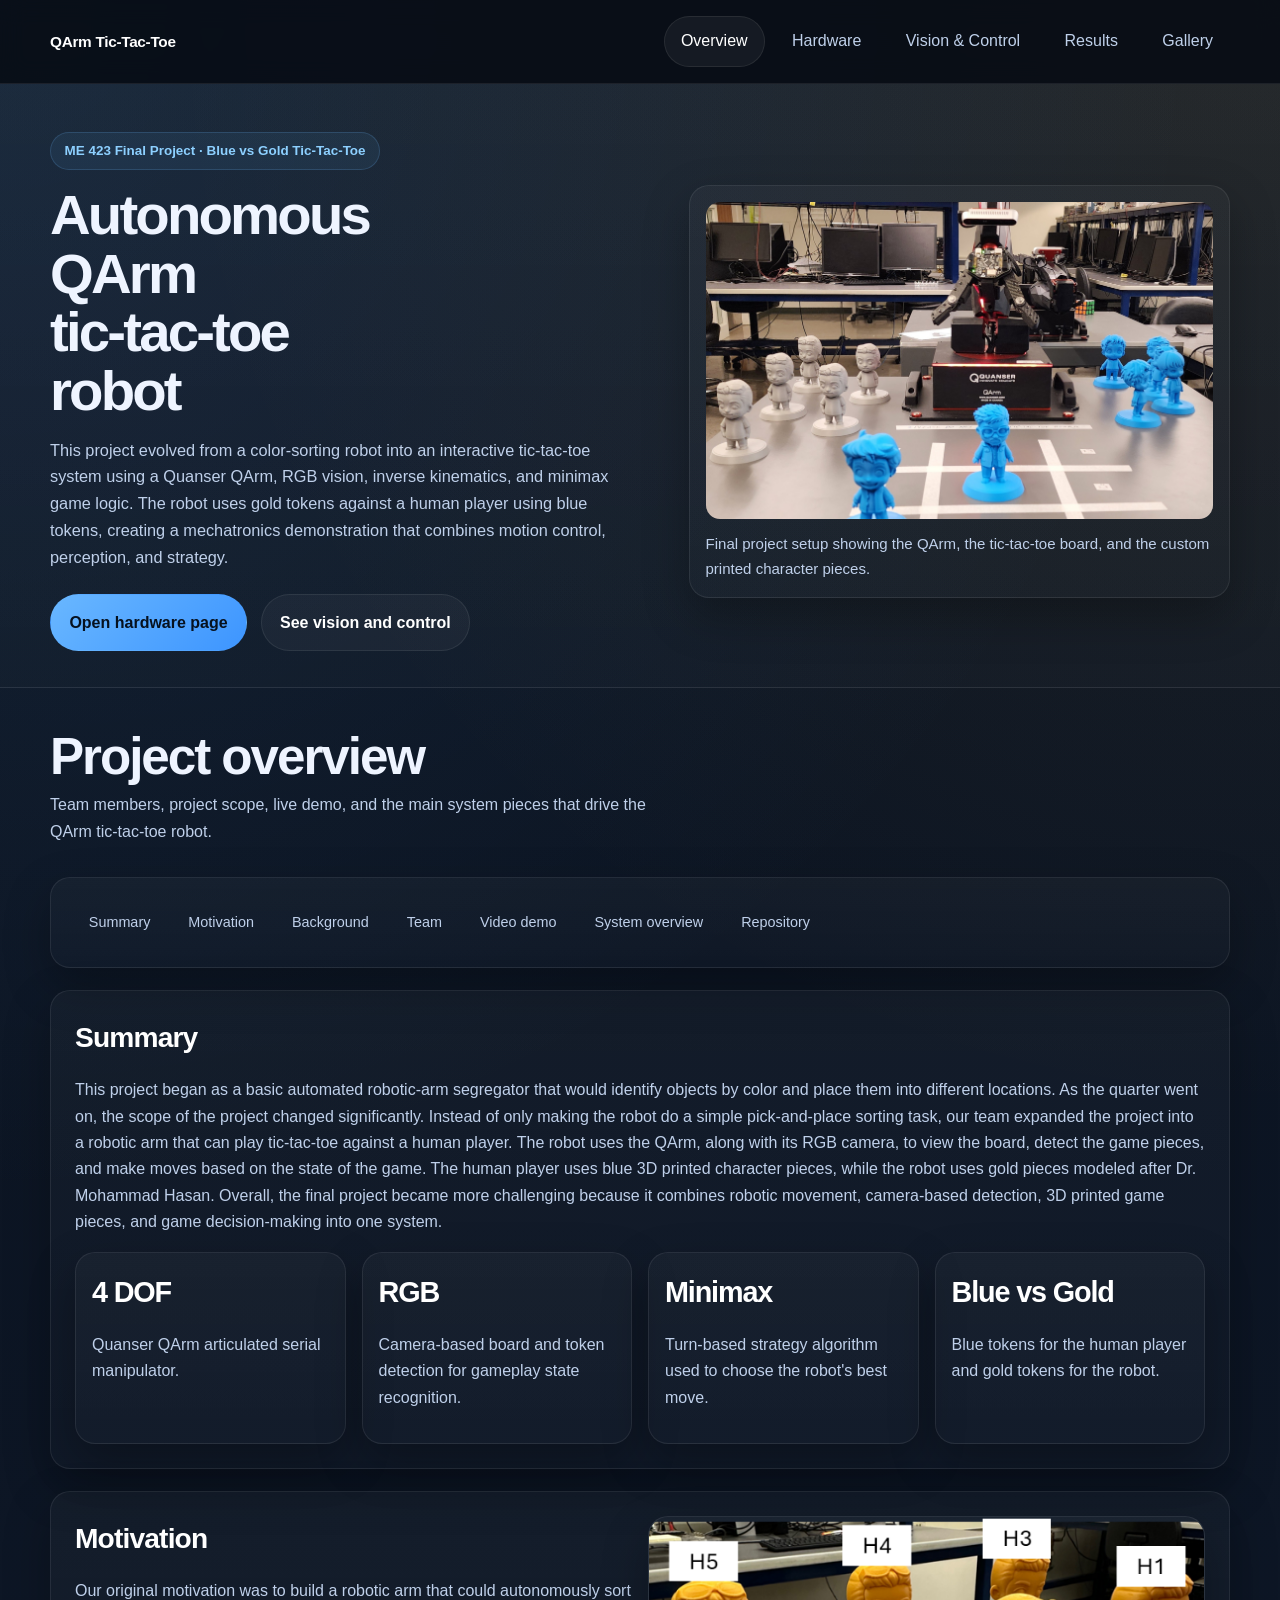
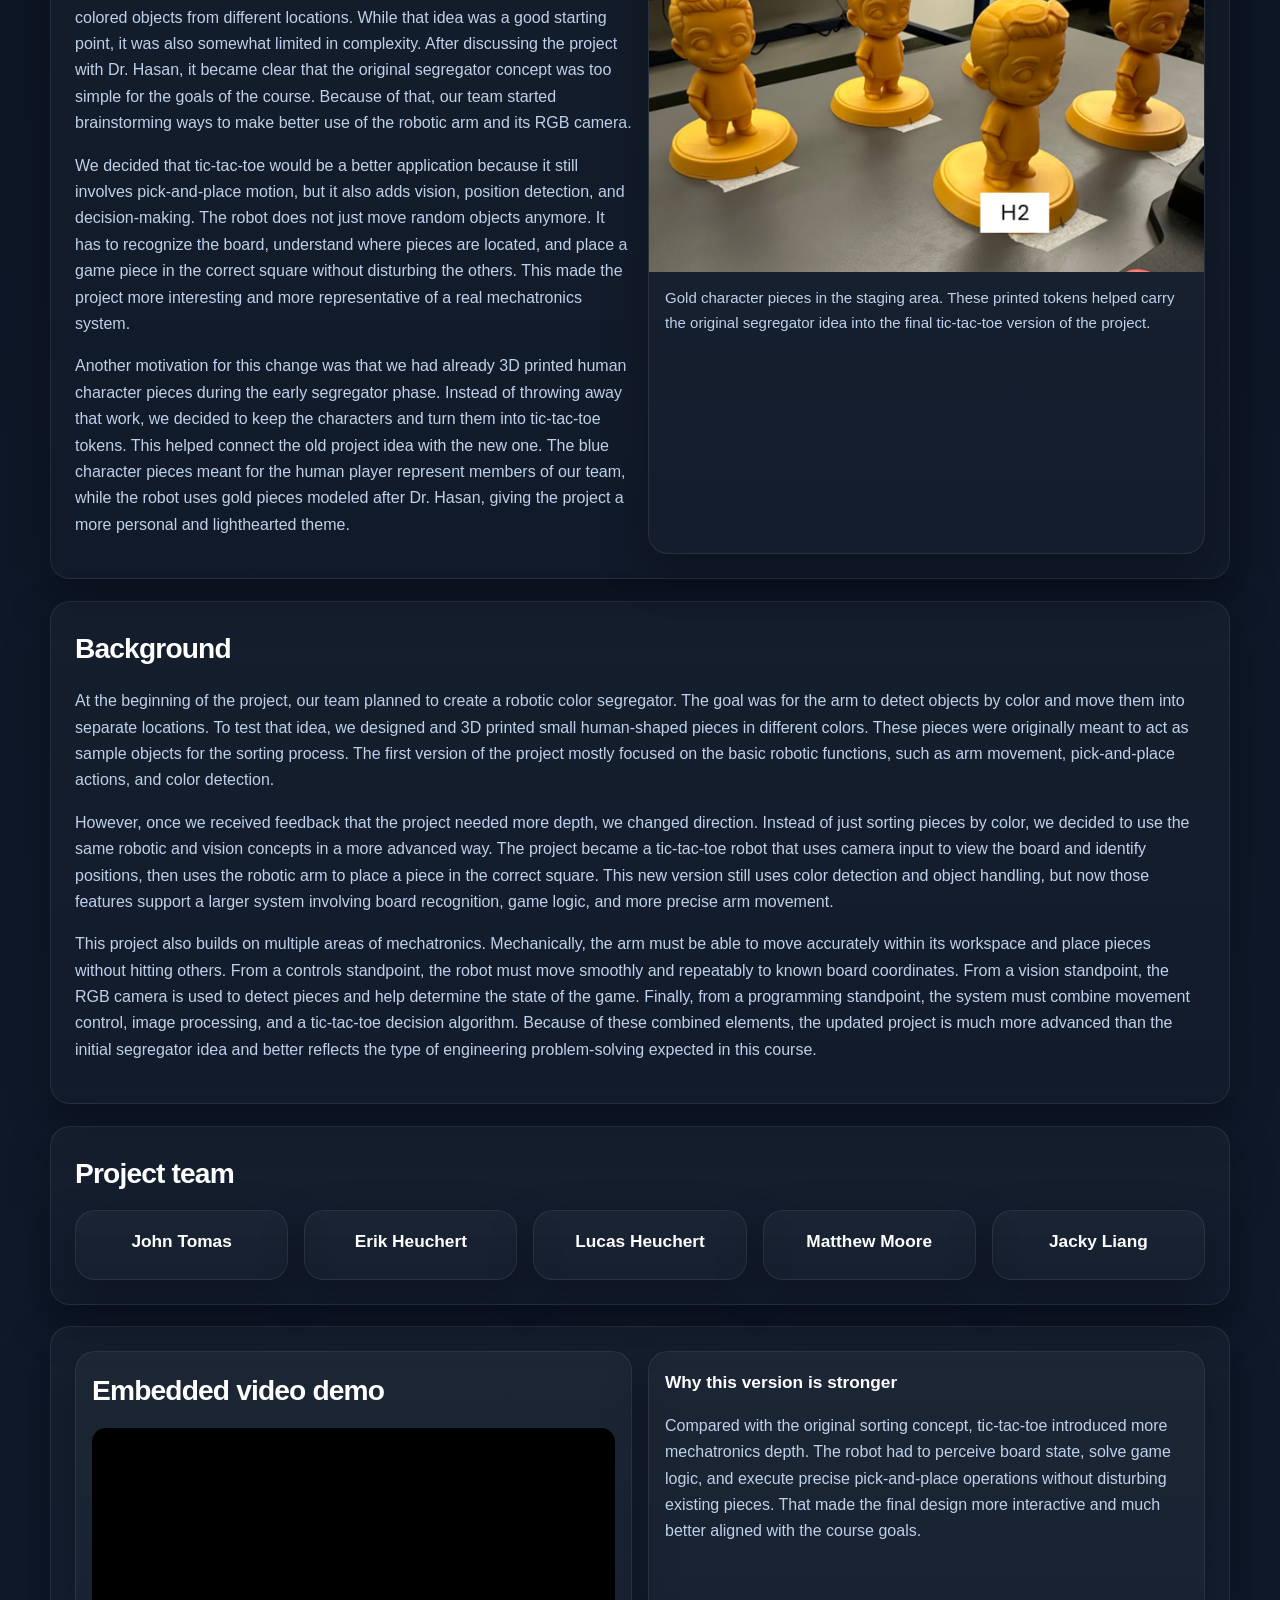
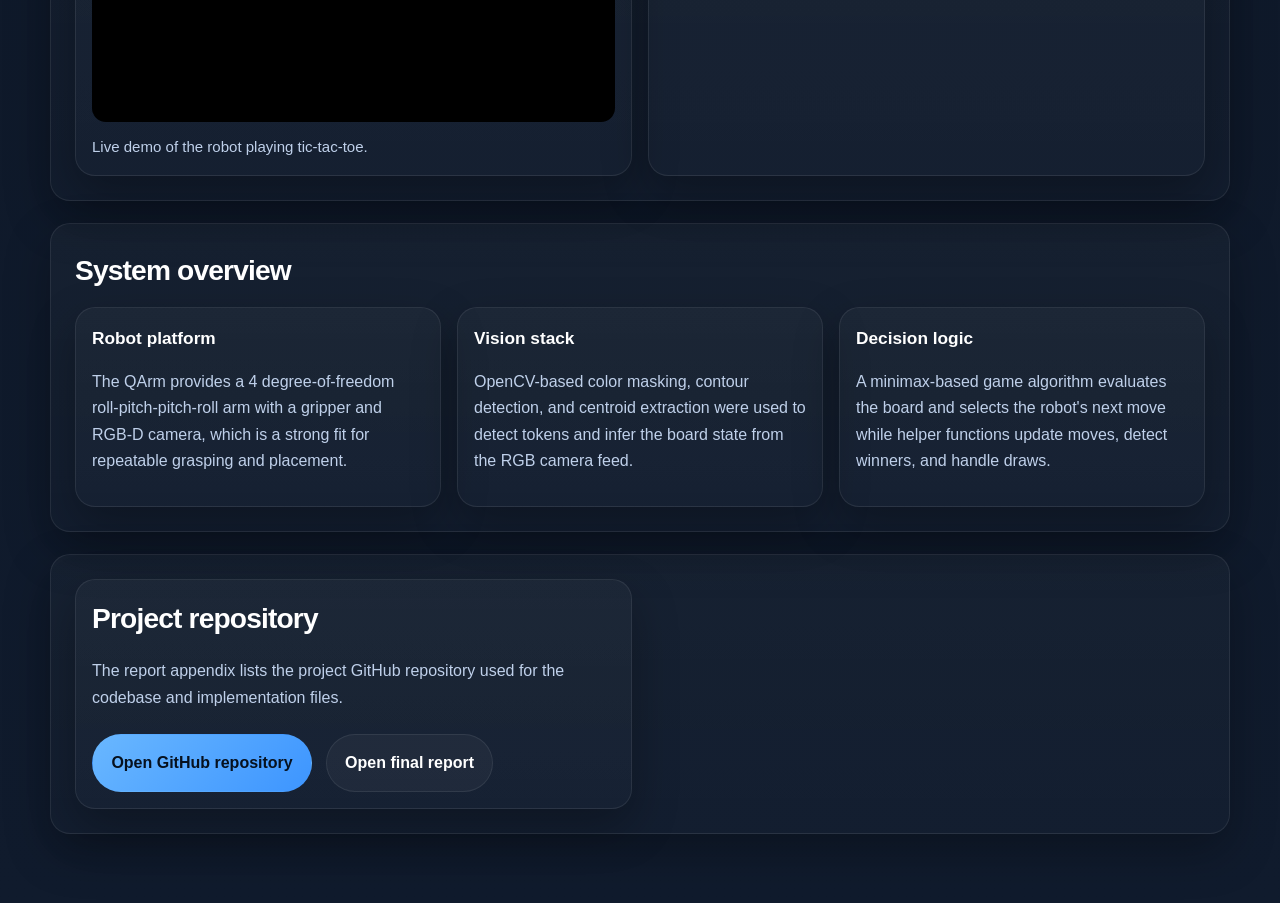
==== commit 32b195f2: "Update index.html" ====
--- a/index.html
+++ b/index.html
@@ -14,7 +14,7 @@
         <ul>
           <li><a class="active" href="index.html">Overview</a></li>
           <li><a href="hardware.html">Hardware</a></li>
-          <li><a href="vision-control.html">Vision & Control</a></li>
+          <li><a href="vision-control.html">Vision &amp; Control</a></li>
           <li><a href="results.html">Results</a></li>
           <li><a href="gallery.html">Gallery</a></li>
         </ul>
@@ -26,7 +26,7 @@
     <section class="hero">
       <div class="hero-copy">
         <div class="kicker">ME 423 Final Project · Blue vs Gold Tic-Tac-Toe</div>
-        <h1>Autonomous QArm tic-tac-toe robot</h1>
+        <h1>Autonomous QArm<br />tic-tac-toe robot</h1>
         <p>
           This project evolved from a color-sorting robot into an interactive tic-tac-toe system using a Quanser QArm, RGB vision, inverse kinematics, and minimax game logic. The robot uses gold tokens against a human player using blue tokens, creating a mechatronics demonstration that combines motion control, perception, and strategy.
         </p>
@@ -51,6 +51,8 @@
     <nav class="local-nav section" aria-label="Page sections">
       <div class="inner">
         <a href="#summary">Summary</a>
+        <a href="#motivation">Motivation</a>
+        <a href="#background">Background</a>
         <a href="#team">Team</a>
         <a href="#demo">Video demo</a>
         <a href="#system">System overview</a>
@@ -64,14 +66,26 @@
         This project began as a basic automated robotic-arm segregator that would identify objects by color and place them into different locations. As the quarter went on, the scope of the project changed significantly. Instead of only making the robot do a simple pick-and-place sorting task, our team expanded the project into a robotic arm that can play tic-tac-toe against a human player. The robot uses the QArm, along with its RGB camera, to view the board, detect the game pieces, and make moves based on the state of the game. The human player uses blue 3D printed character pieces, while the robot uses gold pieces modeled after Dr. Mohammad Hasan. Overall, the final project became more challenging because it combines robotic movement, camera-based detection, 3D printed game pieces, and game decision-making into one system.
       </p>
       <div class="quick-grid" style="margin-top: 1rem;">
-        <div class="quick-card"><div class="quick-value">4 DOF</div><p>Quanser QArm articulated serial manipulator.</p></div>
-        <div class="quick-card"><div class="quick-value">RGB</div><p>Camera-based board and token detection for gameplay state recognition.</p></div>
-        <div class="quick-card"><div class="quick-value">Minimax</div><p>Turn-based strategy algorithm used to choose the robot's best move.</p></div>
-        <div class="quick-card"><div class="quick-value">Blue vs Gold</div><p>Blue tokens for the human player and gold tokens for the robot.</p></div>
+        <div class="quick-card">
+          <div class="quick-value">4 DOF</div>
+          <p>Quanser QArm articulated serial manipulator.</p>
+        </div>
+        <div class="quick-card">
+          <div class="quick-value">RGB</div>
+          <p>Camera-based board and token detection for gameplay state recognition.</p>
+        </div>
+        <div class="quick-card">
+          <div class="quick-value">Minimax</div>
+          <p>Turn-based strategy algorithm used to choose the robot's best move.</p>
+        </div>
+        <div class="quick-card">
+          <div class="quick-value">Blue vs Gold</div>
+          <p>Blue tokens for the human player and gold tokens for the robot.</p>
+        </div>
       </div>
     </section>
 
-        <section class="section grid-2" id="motivation">
+    <section class="section grid-2" id="motivation">
       <div>
         <h2>Motivation</h2>
         <p>
@@ -103,18 +117,17 @@
       </p>
     </section>
 
-    
     <section class="section" id="team">
       <h2>Project team</h2>
       <div class="team-grid">
-        <div class="team-card"><h3>John Tomas</h3></p></div>
-        <div class="team-card"><h3>Erik Heuchert</h3></p></div>
+        <div class="team-card"><h3>John Tomas</h3></div>
+        <div class="team-card"><h3>Erik Heuchert</h3></div>
         <div class="team-card"><h3>Lucas Heuchert</h3></div>
         <div class="team-card"><h3>Matthew Moore</h3></div>
         <div class="team-card"><h3>Jacky Liang</h3></div>
       </div>
     </section>
-  
+
     <section class="section grid-2" id="demo">
       <div class="video-card">
         <h2>Embedded video demo</h2>
@@ -160,6 +173,5 @@
       </div>
     </section>
   </main>
-
 </body>
 </html>
